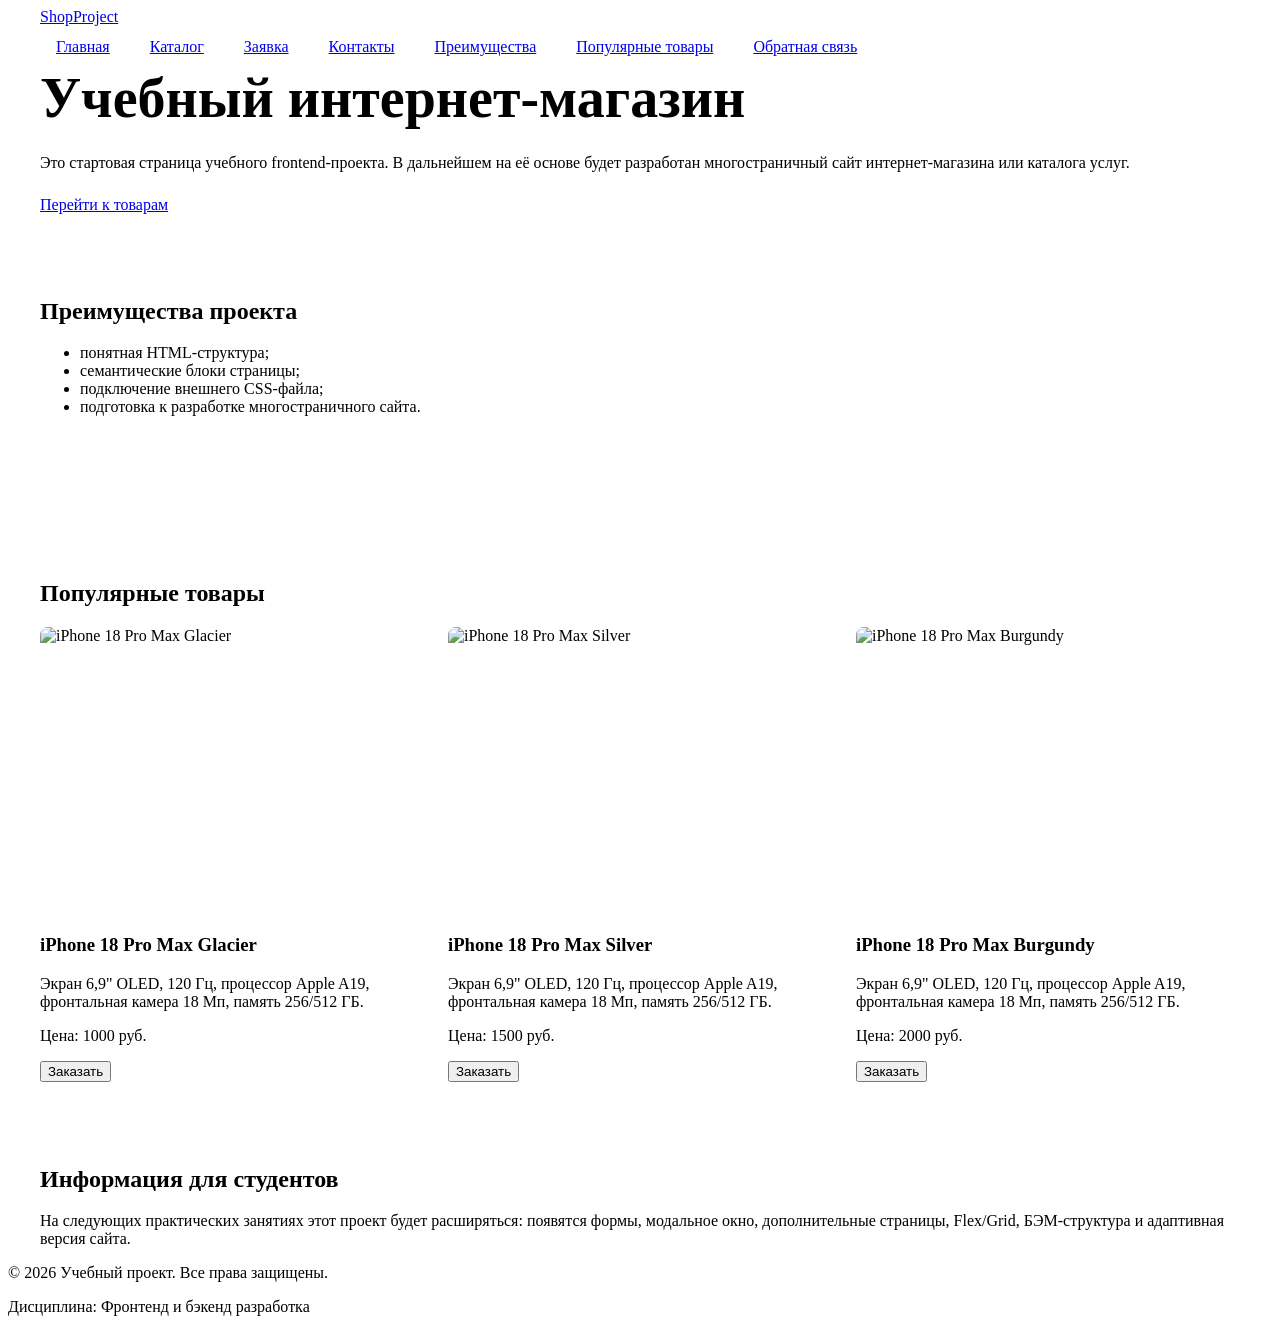
==== index.html @ 62562d32 "fix: improve accessibility and add Lighthouse report" ====
<!DOCTYPE html>
<html lang="ru">
<head>
  <meta charset="UTF-8">
  <meta name="viewport" content="width=device-width, initial-scale=1.0">
  <meta name="description" content="Главная страница учебного интернет-магазина: преимущества и популярные товары.">
  <title>Учебный интернет-магазин</title>
  <link rel="stylesheet" href="css/style.css">
  <link rel="stylesheet" href="css/responsive.css">
  <script src="js/main.js" defer></script>
</head>
<body>
  <a class="skip-link" href="#main">Перейти к основному содержимому</a>

  <header>
    <div class="site-header">
      <a class="site-logo" href="index.html">ShopProject</a>

      <nav class="site-nav" aria-label="Основная навигация">
        <ul class="site-nav__list">
          <li><a href="index.html" aria-current="page">Главная</a></li>
          <li><a href="catalog.html">Каталог</a></li>
          <li><a href="order.html">Заявка</a></li>
          <li><a href="contacts.html">Контакты</a></li>
          <li><a href="index.html#advantages">Преимущества</a></li>
          <li><a href="index.html#popular">Популярные товары</a></li>
          <li><a href="index.html#contacts">Обратная связь</a></li>
        </ul>
      </nav>
    </div>
  </header>

  <main id="main" class="main">
    <section class="hero">
      <h1>Учебный интернет-магазин</h1>
      <p>
        Это стартовая страница учебного frontend-проекта.
        В дальнейшем на её основе будет разработан многостраничный сайт
        интернет-магазина или каталога услуг.
      </p>
      <a class="button" href="#popular">Перейти к товарам</a>
    </section>

    <section class="section" id="advantages">
      <h2>Преимущества проекта</h2>
      <ul class="advantages-list">
        <li>понятная HTML-структура;</li>
        <li>семантические блоки страницы;</li>
        <li>подключение внешнего CSS-файла;</li>
        <li>подготовка к разработке многостраничного сайта.</li>
      </ul>
    </section>

    <section class="section" id="popular">
      <h2>Популярные товары</h2>

      <div class="products-grid">
        <article class="product-card">
          <img
            class="product-card__image"
            src="images/product1-640.jpg"
            srcset="images/product1-480.jpg 480w,
                    images/product1-640.jpg 640w,
                    images/product1-960.jpg 960w"
            sizes="(max-width: 639px) 100vw,
                   (max-width: 1023px) 50vw,
                   33vw"
            alt="iPhone 18 Pro Max Glacier"
            width="640"
            height="640"
            loading="lazy"
          >
          <h3>iPhone 18 Pro Max Glacier</h3>
          <p>Экран 6,9" OLED, 120 Гц, процессор Apple A19, фронтальная камера 18 Мп, память 256/512 ГБ.</p>
          <p>Цена: 1000 руб.</p>
          <button class="button product-card__button" type="button" data-product="iPhone 18 Pro Max Glacier">
            Заказать
          </button>
        </article>

        <article class="product-card">
          <img
            class="product-card__image"
            src="images/product2-640.jpg"
            srcset="images/product2-480.jpg 480w,
                    images/product2-640.jpg 640w,
                    images/product2-960.jpg 960w"
            sizes="(max-width: 639px) 100vw,
                   (max-width: 1023px) 50vw,
                   33vw"
            alt="iPhone 18 Pro Max Silver"
            width="640"
            height="640"
            loading="lazy"
          >
          <h3>iPhone 18 Pro Max Silver</h3>
          <p>Экран 6,9" OLED, 120 Гц, процессор Apple A19, фронтальная камера 18 Мп, память 256/512 ГБ.</p>
          <p>Цена: 1500 руб.</p>
          <button class="button product-card__button" type="button" data-product="iPhone 18 Pro Max Silver">
            Заказать
          </button>
        </article>

        <article class="product-card">
          <img
            class="product-card__image"
            src="images/product3-640.jpg"
            srcset="images/product3-480.jpg 480w,
                    images/product3-640.jpg 640w,
                    images/product3-960.jpg 960w"
            sizes="(max-width: 639px) 100vw,
                   (max-width: 1023px) 50vw,
                   33vw"
            alt="iPhone 18 Pro Max Burgundy"
            width="640"
            height="640"
            loading="lazy"
          >
          <h3>iPhone 18 Pro Max Burgundy</h3>
          <p>Экран 6,9" OLED, 120 Гц, процессор Apple A19, фронтальная камера 18 Мп, память 256/512 ГБ.</p>
          <p>Цена: 2000 руб.</p>
          <button class="button product-card__button" type="button" data-product="iPhone 18 Pro Max Burgundy">
            Заказать
          </button>
        </article>
      </div>
    </section>

    <aside class="aside-info">
      <h2>Информация для студентов</h2>
      <p>
        На следующих практических занятиях этот проект будет расширяться:
        появятся формы, модальное окно, дополнительные страницы, Flex/Grid,
        БЭМ-структура и адаптивная версия сайта.
      </p>
    </aside>
  </main>

  <footer id="contacts">
    <p>&copy; 2026 Учебный проект. Все права защищены.</p>
    <p>Дисциплина: Фронтенд и бэкенд разработка</p>
  </footer>
  <dialog class="order-dialog" id="order-dialog" aria-labelledby="order-dialog-title">
    <h2 id="order-dialog-title">Оформление заявки</h2>

    <form class="order-form" id="order-form" action="#" method="post" novalidate>
      <input id="selected-product" name="selected-product" type="hidden">

      <div class="form-field">
        <label for="order-name">Имя</label>
        <input
          id="order-name"
          name="name"
          type="text"
          placeholder="Введите ваше имя"
          minlength="2"
          autocomplete="given-name"
          required
        >
      </div>

      <div class="form-field">
        <label for="order-email">E-mail</label>
        <input
          id="order-email"
          name="email"
          type="email"
          placeholder="example@mail.ru"
          autocomplete="email"
          required
        >
      </div>

      <div class="form-field">
        <label for="order-phone">Телефон</label>
        <input
          id="order-phone"
          name="phone"
          type="tel"
          inputmode="tel"
          placeholder="+7 (900) 000-00-00"
          pattern="^\+7 \(\d{3}\) \d{3}-\d{2}-\d{2}$"
          required
        >
        <small>Формат: +7 (900) 000-00-00</small>
      </div>

      <div class="form-field">
        <label for="order-date">Дата связи</label>
        <input
          id="order-date"
          name="date"
          type="date"
        >
      </div>

      <div class="form-field">
        <label for="order-topic">Тема заявки</label>
        <select id="order-topic" name="topic" required>
          <option value="">Выберите тему</option>
          <option value="product">Заказ товара</option>
          <option value="consultation">Консультация</option>
          <option value="delivery">Доставка</option>
        </select>
      </div>

      <div class="form-field">
        <label for="order-comment">Комментарий</label>
        <textarea
          id="order-comment"
          name="comment"
          rows="4"
          placeholder="Укажите дополнительную информацию"
        ></textarea>
      </div>

      <div class="form-field form-field--checkbox">
        <label>
          <input
            id="order-agreement"
            name="agreement"
            type="checkbox"
            required
          >
          Я согласен на обработку данных
        </label>
      </div>

      <div class="form-actions">
        <button type="button" id="close-order-dialog">Закрыть</button>
        <button type="submit">Отправить заявку</button>
      </div>
    </form>
  </dialog>

  <p class="success-message" id="success-message" hidden>
    Форма успешно отправлена!
  </p>
</body>
</html>
---- css/responsive.css ----
/*
  Адаптивные стили для контрольной работы №3.
  Подход: Mobile First.
  Базовые стили рассчитаны на мобильный экран.
  Расширения добавляются через min-width медиазапросы.
*/

/* ===============================
   1. Базовые адаптивные правила
   =============================== */

*,
*::before,
*::after {
  box-sizing: border-box;
}

html {
  scroll-behavior: smooth;
}

/* Изображения и видео не выходят за пределы контейнера. */
img,
video {
  max-width: 100%;
  height: auto;
}

/* Временная защита от горизонтального скролла.
   Не заменяет исправление ошибок в раскладке. */
body {
  overflow-x: hidden;
}

/* ===============================
   2. Контейнеры и секции
   =============================== */

/* На мобильном экране отступ от краёв меньше. */
header,
main,
footer {
  padding: var(--space-md);
}

/* Ширина контейнера: вся доступная ширина, но не больше 1200px.
   Боковой отступ уже задан у main, поэтому здесь 100%. */
.site-header,
.hero,
.section,
.aside-info,
.catalog-layout,
.breadcrumbs,
.success-message {
  width: min(100%, 1200px);
  margin-inline: auto;
}

/* clamp(): отступ растёт вместе с шириной экрана. */
.section {
  padding-block: clamp(24px, 5vw, 64px);
}

@media (min-width: 768px) {
  header,
  main,
  footer {
    padding: var(--space-lg);
  }
}

/* ===============================
   3. Навигация
   =============================== */

/* Мобильный экран: пункты меню в колонку. */
.site-nav__list {
  display: flex;
  flex-direction: column;
  align-items: stretch;
  gap: var(--space-sm, 8px);
  padding: 0;
  margin: var(--space-md) 0 0;
  list-style: none;
}

.site-nav__list a {
  display: block;
  padding: 12px 16px;
}

/* Планшет и desktop: меню в строку с переносом. */
@media (min-width: 768px) {
  .site-nav__list {
    flex-direction: row;
    flex-wrap: wrap;
    align-items: center;
  }
}

/* ===============================
   4. Hero-блок
   =============================== */

.hero {
  display: grid;
  gap: var(--space-lg, 24px);
  align-items: center;
  padding: var(--space-lg) var(--space-md);
}

.hero h1 {
  margin: 0;
  font-size: clamp(28px, 7vw, 56px);
  line-height: 1.1;
}

.hero p {
  margin: 0;
}

.hero .button {
  justify-self: start;
}

@media (min-width: 768px) {
  .hero {
    padding: var(--space-xl) var(--space-lg);
  }
}

/* ===============================
   5. Сетка карточек
   =============================== */

/* Мобильный экран: одна колонка. */
.products-grid {
  display: grid;
  grid-template-columns: 1fr;
  gap: var(--space-md, 16px);
}

/* min-width: 0 не даёт содержимому растянуть карточку шире колонки. */
.product-card {
  min-width: 0;
}

.product-card h3,
.product-card p {
  overflow-wrap: anywhere;
}

/* Небольшой планшет: две колонки. */
@media (min-width: 640px) {
  .products-grid {
    grid-template-columns: repeat(2, minmax(0, 1fr));
  }
}

/* Desktop: три колонки (в проекте три товара). */
@media (min-width: 1024px) {
  .products-grid {
    grid-template-columns: repeat(3, minmax(0, 1fr));
    gap: var(--space-lg, 24px);
  }
}

/* ===============================
   6. Страница каталога
   =============================== */

/* Мобильный экран: фильтр над списком товаров. */
.catalog-layout {
  display: grid;
  grid-template-columns: 1fr;
  grid-template-areas: none;
  gap: var(--space-lg, 24px);
}

.catalog-filters,
.catalog-products {
  grid-area: auto;
  min-width: 0;
}

.catalog-filters {
  order: -1;
}

/* Desktop: фильтр слева и закреплён при прокрутке. */
@media (min-width: 1024px) {
  .catalog-layout {
    grid-template-columns: 280px minmax(0, 1fr);
    align-items: start;
  }

  .catalog-filters {
    position: sticky;
    top: var(--space-lg);
    order: initial;
  }
}

/* ===============================
   7. Изображения карточек
   =============================== */

/* aspect-ratio задаёт соотношение сторон.
   contain вместо cover: на фото товара смартфон занимает почти весь кадр,
   и cover обрезал бы его сверху и снизу. */
.product-card__image {
  display: block;
  width: 100%;
  height: auto;
  aspect-ratio: 4 / 3;
  object-fit: contain;
  border-radius: var(--radius-md, 8px);
}

/* ===============================
   8. Страница товара
   =============================== */

/* Мобильный экран: изображение над описанием. */
.product {
  display: grid;
  gap: var(--space-lg);
  width: min(100%, 1200px);
  margin-inline: auto;
}

.product__image {
  display: block;
  width: 100%;
  max-width: 520px;
  margin-inline: auto;
  border: 1px solid var(--color-border);
  border-radius: var(--radius-md);
}

.product__info h1 {
  margin-top: 0;
  font-size: clamp(24px, 5vw, 40px);
  line-height: 1.2;
}

.product__price {
  font-size: 20px;
  font-weight: 700;
}

/* Планшет и desktop: две колонки. */
@media (min-width: 768px) {
  .product {
    grid-template-columns: repeat(2, minmax(0, 1fr));
    align-items: center;
  }
}

/* ===============================
   9. Форма заявки (order.html)
   =============================== */

/* Мобильный экран: форма в одну колонку. */
.order-form {
  display: grid;
  gap: var(--space-md, 16px);
}

.order-form__group {
  display: grid;
  gap: var(--space-xs, 4px);
}

/* min-height: 44px — удобный размер для нажатия пальцем. */
.order-form__input,
.order-form__textarea,
.order-form__select {
  width: 100%;
  min-height: 44px;
  padding: 10px 12px;
  border: 1px solid var(--color-border);
  border-radius: var(--radius-sm);
  font: inherit;
}

.order-form__textarea {
  min-height: 120px;
  resize: vertical;
}

/* Кнопка отправки не растягивается на всю ширину формы. */
.order-form__group .button {
  justify-self: start;
}

/* Планшет и desktop: часть полей в две колонки. */
@media (min-width: 768px) {
  .order-form {
    grid-template-columns: repeat(2, minmax(0, 1fr));
  }

  .order-form__group--wide {
    grid-column: 1 / -1;
  }
}

/* Поля формы в модальном окне тоже делаем удобными для нажатия. */
.form-field input,
.form-field select,
.form-field textarea {
  min-height: 44px;
}

/* ===============================
   10. Таблица характеристик
   =============================== */

/* Если таблице не хватает ширины, прокручивается только контейнер,
   а не вся страница. */
.table-wrapper {
  width: 100%;
  overflow-x: auto;
  -webkit-overflow-scrolling: touch;
}

.product-table {
  width: 100%;
  min-width: 640px;
  border-collapse: collapse;
}

.product-table caption {
  margin-bottom: var(--space-sm);
  font-weight: 700;
  text-align: left;
}

.product-table th,
.product-table td {
  padding: 12px;
  border: 1px solid var(--color-border, #ddd);
  text-align: left;
}

.product-table th {
  background-color: var(--color-surface);
}

/* ===============================
   11. Модальное окно
   =============================== */

/* Окно не выходит за пределы экрана, длинное содержимое прокручивается. */
.order-dialog {
  width: min(100% - 32px, 560px);
  max-height: calc(100vh - 32px);
  overflow: auto;
}

.order-dialog::backdrop {
  background: rgb(0 0 0 / 0.5);
}

/* Кнопки формы в модальном окне переносятся на узком экране. */
.form-actions {
  flex-wrap: wrap;
}

/* ===============================
   12. Доступность (практика 13)
   =============================== */

/* Ссылка пропуска к основному содержимому.
   Скрыта за верхним краем экрана и появляется при фокусе с клавиатуры.
   display: none не используется: иначе ссылка была бы недоступна для Tab. */
.skip-link {
  position: absolute;
  left: 16px;
  top: -100px;
  z-index: 1000;
  padding: 8px 12px;
  color: #ffffff;
  background-color: #111111;
  border-radius: 6px;
  text-decoration: none;
}

.skip-link:focus,
.skip-link:focus-visible {
  top: 16px;
}

/* Видимый фокус на всех интерактивных элементах. */
:focus-visible {
  outline: 3px solid var(--color-primary, #0057b8);
  outline-offset: 3px;
}

.site-nav__list a:focus-visible,
.button:focus-visible,
.order-form__input:focus-visible,
.order-form__textarea:focus-visible,
.order-form__select:focus-visible,
.form-field input:focus-visible,
.form-field select:focus-visible,
.form-field textarea:focus-visible,
.form-actions button:focus-visible {
  outline: 3px solid var(--color-primary, #0057b8);
  outline-offset: 3px;
}
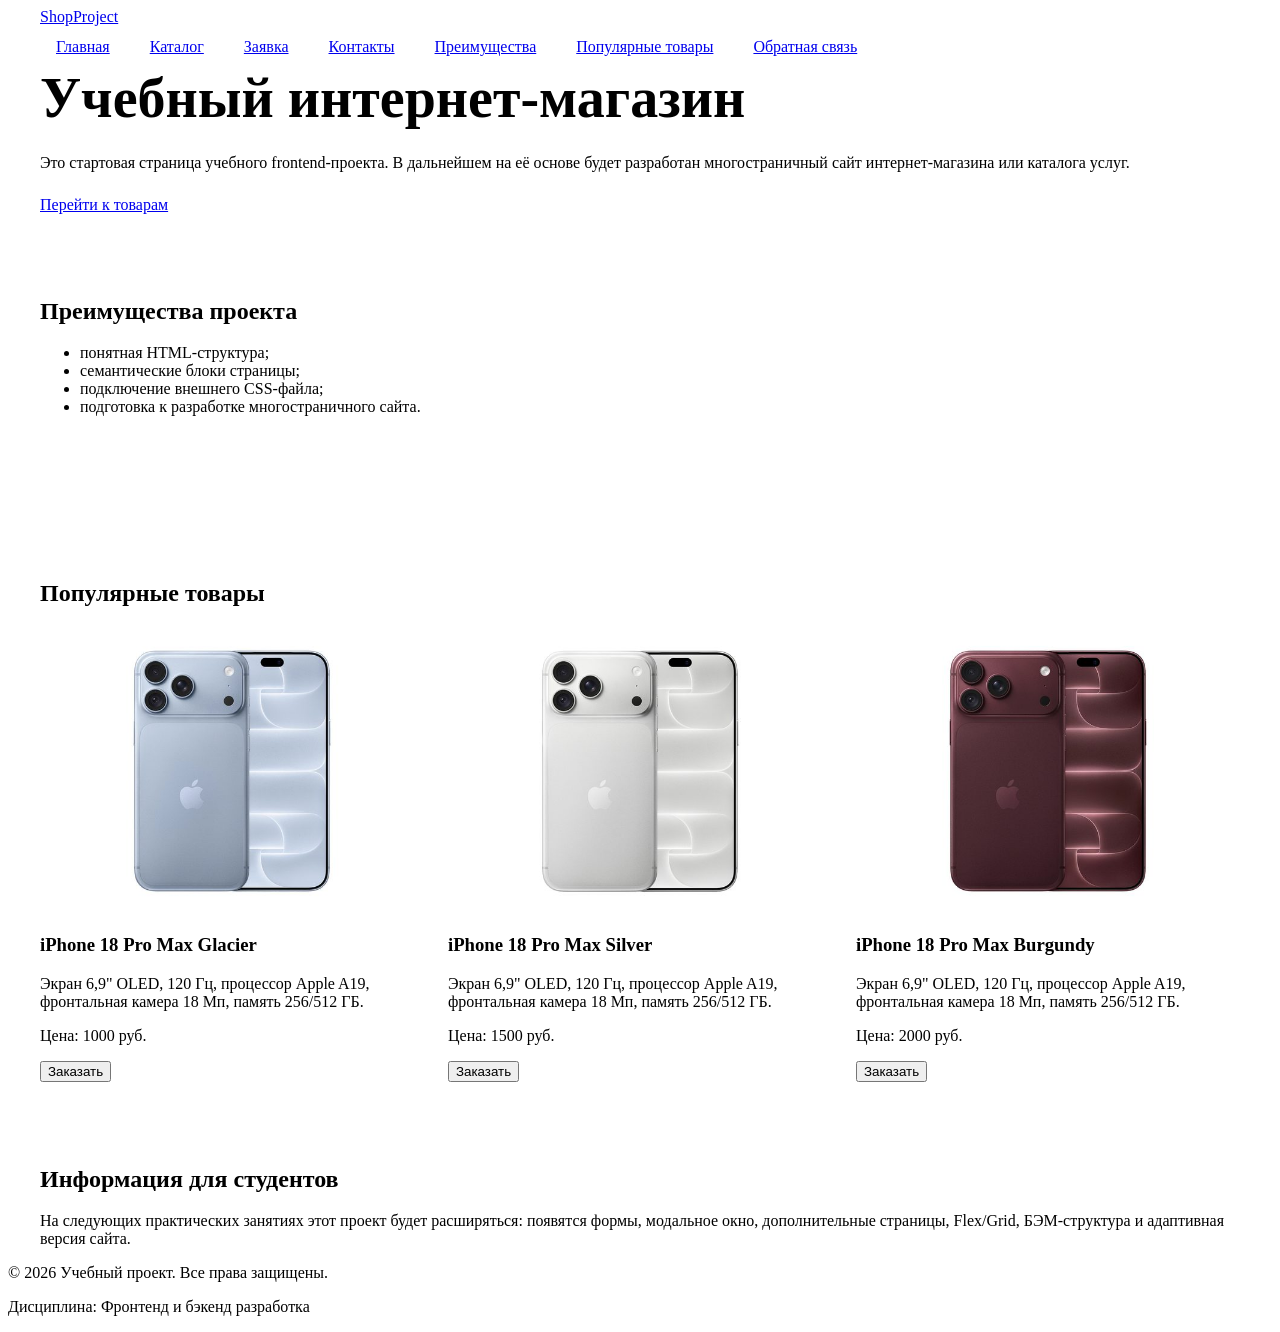
==== commit f3d17bdb: "feat: add responsive layout styles" ====
--- a/index.html
+++ b/index.html
@@ -10,8 +10,6 @@
   <script src="js/main.js" defer></script>
 </head>
 <body>
-  <a class="skip-link" href="#main">Перейти к основному содержимому</a>
-
   <header>
     <div class="site-header">
       <a class="site-logo" href="index.html">ShopProject</a>
@@ -30,7 +28,7 @@
     </div>
   </header>
 
-  <main id="main" class="main">
+  <main>
     <section class="hero">
       <h1>Учебный интернет-магазин</h1>
       <p>
--- a/css/responsive.css
+++ b/css/responsive.css
@@ -366,46 +366,3 @@
 .form-actions {
   flex-wrap: wrap;
 }
-
-/* ===============================
-   12. Доступность (практика 13)
-   =============================== */
-
-/* Ссылка пропуска к основному содержимому.
-   Скрыта за верхним краем экрана и появляется при фокусе с клавиатуры.
-   display: none не используется: иначе ссылка была бы недоступна для Tab. */
-.skip-link {
-  position: absolute;
-  left: 16px;
-  top: -100px;
-  z-index: 1000;
-  padding: 8px 12px;
-  color: #ffffff;
-  background-color: #111111;
-  border-radius: 6px;
-  text-decoration: none;
-}
-
-.skip-link:focus,
-.skip-link:focus-visible {
-  top: 16px;
-}
-
-/* Видимый фокус на всех интерактивных элементах. */
-:focus-visible {
-  outline: 3px solid var(--color-primary, #0057b8);
-  outline-offset: 3px;
-}
-
-.site-nav__list a:focus-visible,
-.button:focus-visible,
-.order-form__input:focus-visible,
-.order-form__textarea:focus-visible,
-.order-form__select:focus-visible,
-.form-field input:focus-visible,
-.form-field select:focus-visible,
-.form-field textarea:focus-visible,
-.form-actions button:focus-visible {
-  outline: 3px solid var(--color-primary, #0057b8);
-  outline-offset: 3px;
-}
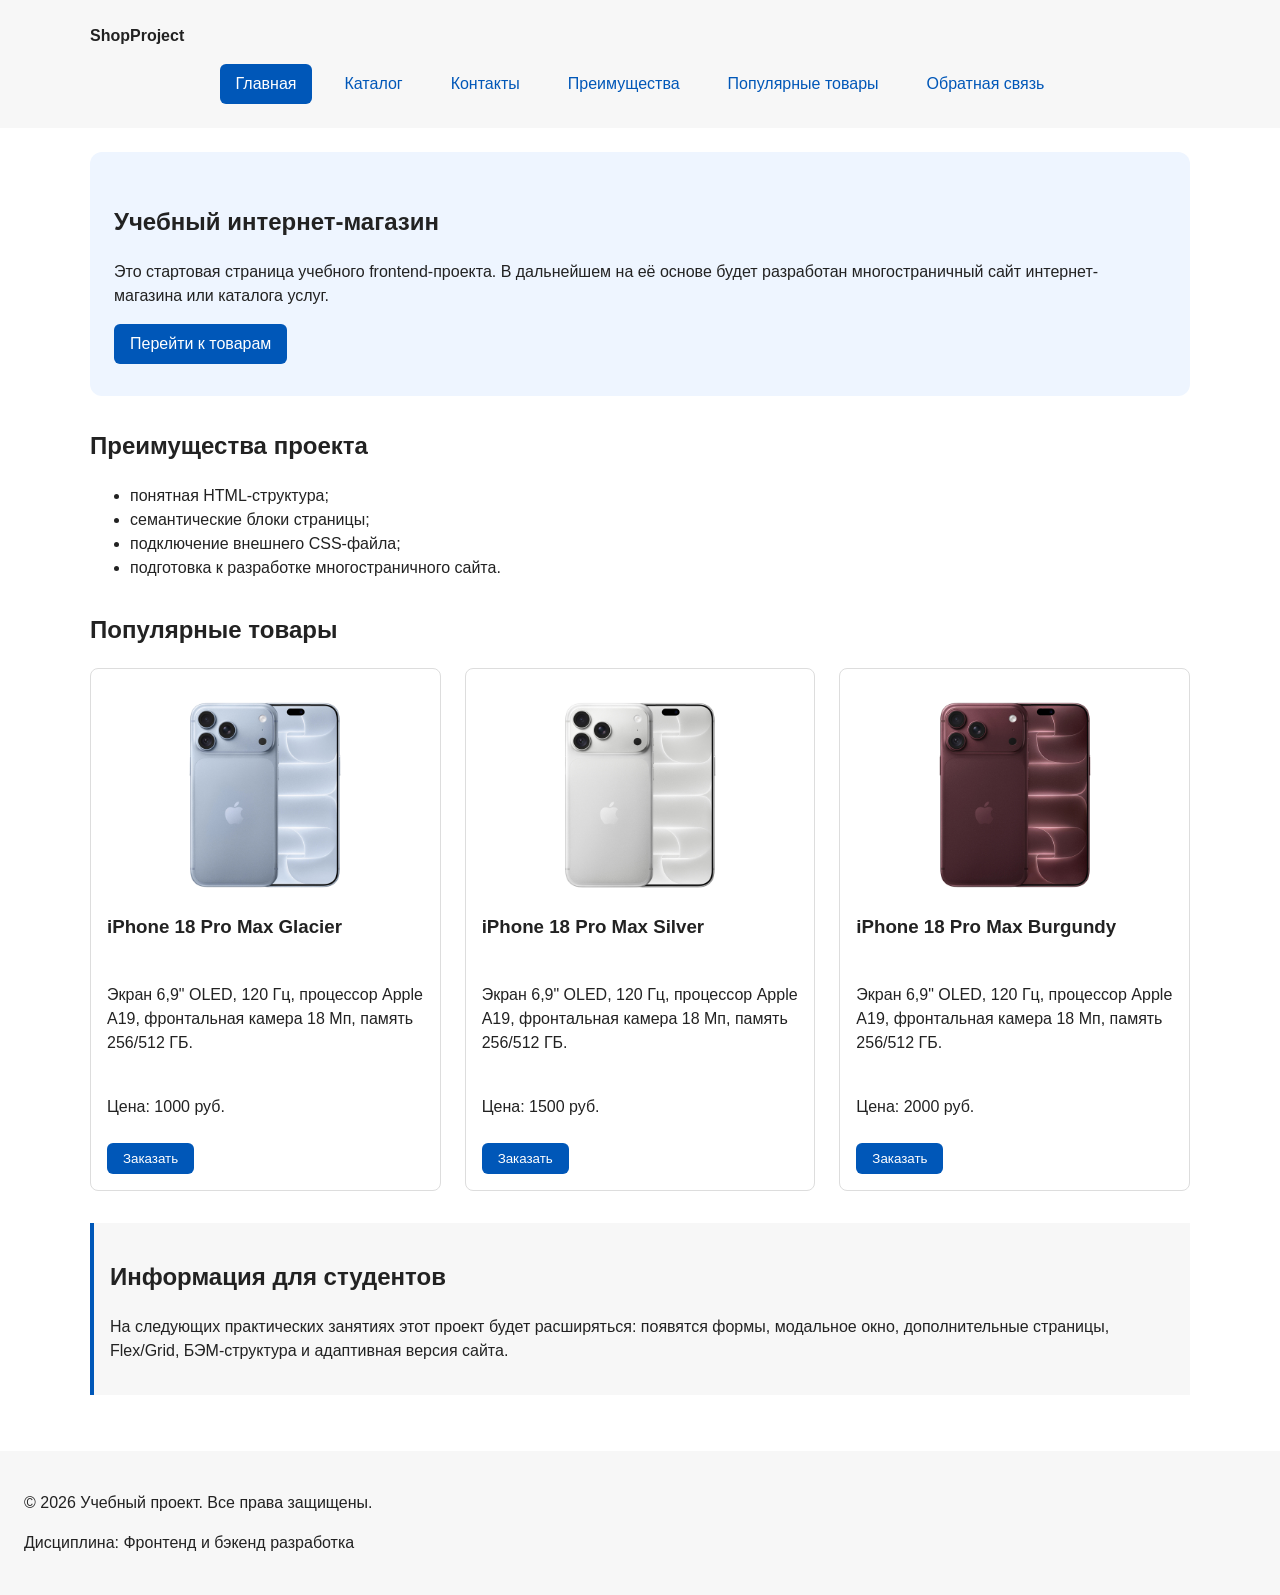
==== commit 658dbbcb: "chore: add base project from KR1" ====
--- a/index.html
+++ b/index.html
@@ -6,7 +6,6 @@
   <meta name="description" content="Главная страница учебного интернет-магазина: преимущества и популярные товары.">
   <title>Учебный интернет-магазин</title>
   <link rel="stylesheet" href="css/style.css">
-  <link rel="stylesheet" href="css/responsive.css">
   <script src="js/main.js" defer></script>
 </head>
 <body>
@@ -18,7 +17,6 @@
         <ul class="site-nav__list">
           <li><a href="index.html" aria-current="page">Главная</a></li>
           <li><a href="catalog.html">Каталог</a></li>
-          <li><a href="order.html">Заявка</a></li>
           <li><a href="contacts.html">Контакты</a></li>
           <li><a href="index.html#advantages">Преимущества</a></li>
           <li><a href="index.html#popular">Популярные товары</a></li>
@@ -54,20 +52,7 @@
 
       <div class="products-grid">
         <article class="product-card">
-          <img
-            class="product-card__image"
-            src="images/product1-640.jpg"
-            srcset="images/product1-480.jpg 480w,
-                    images/product1-640.jpg 640w,
-                    images/product1-960.jpg 960w"
-            sizes="(max-width: 639px) 100vw,
-                   (max-width: 1023px) 50vw,
-                   33vw"
-            alt="iPhone 18 Pro Max Glacier"
-            width="640"
-            height="640"
-            loading="lazy"
-          >
+          <img class="product-card__image" src="images/product1.jpg" alt="iPhone 18 Pro Max Glacier">
           <h3>iPhone 18 Pro Max Glacier</h3>
           <p>Экран 6,9" OLED, 120 Гц, процессор Apple A19, фронтальная камера 18 Мп, память 256/512 ГБ.</p>
           <p>Цена: 1000 руб.</p>
@@ -77,20 +62,7 @@
         </article>
 
         <article class="product-card">
-          <img
-            class="product-card__image"
-            src="images/product2-640.jpg"
-            srcset="images/product2-480.jpg 480w,
-                    images/product2-640.jpg 640w,
-                    images/product2-960.jpg 960w"
-            sizes="(max-width: 639px) 100vw,
-                   (max-width: 1023px) 50vw,
-                   33vw"
-            alt="iPhone 18 Pro Max Silver"
-            width="640"
-            height="640"
-            loading="lazy"
-          >
+          <img class="product-card__image" src="images/product2.jpg" alt="iPhone 18 Pro Max Silver">
           <h3>iPhone 18 Pro Max Silver</h3>
           <p>Экран 6,9" OLED, 120 Гц, процессор Apple A19, фронтальная камера 18 Мп, память 256/512 ГБ.</p>
           <p>Цена: 1500 руб.</p>
@@ -100,20 +72,7 @@
         </article>
 
         <article class="product-card">
-          <img
-            class="product-card__image"
-            src="images/product3-640.jpg"
-            srcset="images/product3-480.jpg 480w,
-                    images/product3-640.jpg 640w,
-                    images/product3-960.jpg 960w"
-            sizes="(max-width: 639px) 100vw,
-                   (max-width: 1023px) 50vw,
-                   33vw"
-            alt="iPhone 18 Pro Max Burgundy"
-            width="640"
-            height="640"
-            loading="lazy"
-          >
+          <img class="product-card__image" src="images/product3.jpg" alt="iPhone 18 Pro Max Burgundy">
           <h3>iPhone 18 Pro Max Burgundy</h3>
           <p>Экран 6,9" OLED, 120 Гц, процессор Apple A19, фронтальная камера 18 Мп, память 256/512 ГБ.</p>
           <p>Цена: 2000 руб.</p>
--- a/css/style.css
+++ b/css/style.css
@@ -0,0 +1,396 @@
+/* ===============================
+   1. Переменные проекта
+   =============================== */
+
+:root {
+  /* Основные цвета проекта */
+  --color-bg: #ffffff;
+  --color-text: #222222;
+  --color-muted: #666666;
+  --color-primary: #0057b8;
+  --color-primary-dark: #003f86;
+  --color-border: #dddddd;
+  --color-surface: #f7f7f7;
+  --color-surface-accent: #eef5ff;
+  --color-danger: #b00020;
+  --color-success: #168a2f;
+  --color-success-bg: #eefaf0;
+  --color-white: #ffffff;
+
+  /* Отступы */
+  --space-xs: 4px;
+  --space-sm: 8px;
+  --space-md: 16px;
+  --space-lg: 24px;
+  --space-xl: 32px;
+
+  /* Скругления */
+  --radius-sm: 6px;
+  --radius-md: 8px;
+  --radius-lg: 12px;
+
+  /* Размеры */
+  --container-width: 1100px;
+}
+
+/* ===============================
+   2. Базовые стили
+   =============================== */
+
+/* Плавная прокрутка к якорям. */
+html {
+  scroll-behavior: smooth;
+}
+
+/* border-box: width включает content, padding и border. */
+* {
+  box-sizing: border-box;
+}
+
+/* Убираем стандартный отступ body и задаём базовую типографику. */
+body {
+  margin: 0;
+  font-family: Arial, sans-serif;
+  line-height: 1.5;
+  color: var(--color-text);
+  background-color: var(--color-bg);
+}
+
+/* Внутренние отступы основных областей страницы. */
+header,
+main,
+footer {
+  padding: var(--space-lg);
+}
+
+/* Шапка и подвал используют нейтральный фон. */
+header {
+  background-color: var(--color-surface);
+}
+
+footer {
+  background-color: var(--color-surface);
+}
+
+/* ===============================
+   3. Общие элементы интерфейса
+   =============================== */
+
+a {
+  color: var(--color-primary);
+}
+
+a:hover {
+  color: var(--color-primary-dark);
+}
+
+a:focus-visible {
+  outline: 2px solid var(--color-primary);
+  outline-offset: 3px;
+}
+
+/* Подсветка элемента, на который ведёт якорная ссылка. */
+:target {
+  outline: 2px dashed var(--color-primary);
+  outline-offset: 4px;
+}
+
+/* Кнопка: используется и для ссылок, и для элементов button. */
+.button {
+  display: inline-block;
+  padding: var(--space-sm) var(--space-md);
+  color: var(--color-white);
+  background-color: var(--color-primary);
+  text-decoration: none;
+  border: none;
+  border-radius: var(--radius-sm);
+  cursor: pointer;
+}
+
+.button:hover {
+  background-color: var(--color-primary-dark);
+}
+
+.button:focus-visible {
+  outline: 2px solid var(--color-primary);
+  outline-offset: 3px;
+}
+
+.button:disabled {
+  opacity: 0.6;
+  cursor: not-allowed;
+}
+
+/* ===============================
+   4. Компоненты страницы
+   =============================== */
+
+/* Шапка: ограничиваем ширину содержимого. */
+.site-header {
+  max-width: var(--container-width);
+  margin: 0 auto;
+}
+
+/* Текстовый логотип. */
+.site-logo {
+  font-weight: bold;
+  text-decoration: none;
+  color: var(--color-text);
+}
+
+/* Навигация через Flexbox: пункты в строку с переносом. */
+.site-nav__list {
+  display: flex;
+  flex-wrap: wrap;
+  justify-content: center;
+  align-items: center;
+  gap: var(--space-md);
+  padding: 0;
+  margin: var(--space-md) 0 0;
+  list-style: none;
+}
+
+/* inline-block позволяет задать ссылке внутренние отступы. */
+.site-nav__list a {
+  display: inline-block;
+  padding: var(--space-sm) var(--space-md);
+  color: var(--color-primary);
+  text-decoration: none;
+  border-radius: var(--radius-sm);
+}
+
+.site-nav__list a:hover {
+  color: var(--color-white);
+  background-color: var(--color-primary);
+}
+
+/* Пункт меню текущей страницы подсвечивается.
+   aria-current="page" сообщает и браузеру, и экранным читалкам,
+   что ссылка ведёт на открытую сейчас страницу. */
+.site-nav__list a[aria-current="page"] {
+  color: var(--color-white);
+  background-color: var(--color-primary);
+}
+
+/* Хлебные крошки на внутренних страницах. */
+.breadcrumbs {
+  max-width: var(--container-width);
+  margin: 0 auto var(--space-md);
+  font-size: 14px;
+  color: var(--color-muted);
+}
+
+.breadcrumbs a {
+  color: var(--color-primary);
+}
+
+/* Разделитель перед названием текущей страницы. */
+.breadcrumbs span::before {
+  content: " / ";
+  color: var(--color-muted);
+}
+
+/* Hero-блок — первый крупный блок страницы. */
+.hero {
+  max-width: var(--container-width);
+  margin: 0 auto var(--space-xl);
+  padding: var(--space-xl) var(--space-lg);
+  background-color: var(--color-surface-accent);
+  border-radius: var(--radius-lg);
+}
+
+/* Общий класс для разделов страницы. */
+.section {
+  max-width: var(--container-width);
+  margin: 0 auto var(--space-xl);
+}
+
+.section h2 {
+  margin-top: 0;
+}
+
+/* Сетка карточек: три равные колонки. */
+.products-grid {
+  display: grid;
+  grid-template-columns: repeat(3, 1fr);
+  gap: var(--space-lg);
+}
+
+/* Карточка товара — flex-контейнер, содержимое сверху вниз. */
+.product-card {
+  display: flex;
+  flex-direction: column;
+  gap: var(--space-sm);
+  margin-bottom: 0;
+  padding: var(--space-md);
+  border: 1px solid var(--color-border);
+  border-radius: var(--radius-md);
+  background-color: var(--color-bg);
+}
+
+.product-card:hover {
+  border-color: var(--color-primary);
+}
+
+.product-card h3 {
+  margin-top: 0;
+}
+
+/* Изображение товара в карточке. */
+.product-card__image {
+  width: 100%;
+  height: 220px;
+  object-fit: contain;
+}
+
+/* Кнопка прижата к низу карточки и не растягивается. */
+.product-card .button {
+  margin-top: auto;
+  align-self: flex-start;
+}
+
+/* Страница каталога: фильтры слева, товары справа. */
+.catalog-layout {
+  max-width: var(--container-width);
+  margin: 0 auto var(--space-xl);
+  display: grid;
+  grid-template-columns: 260px 1fr;
+  grid-template-areas: "filters products";
+  gap: var(--space-lg);
+}
+
+.catalog-filters {
+  grid-area: filters;
+  padding: var(--space-md);
+  border: 1px solid var(--color-border);
+  border-radius: var(--radius-md);
+  background-color: var(--color-surface);
+}
+
+.catalog-products {
+  grid-area: products;
+}
+
+/* Форма фильтров. */
+.filters-form {
+  display: grid;
+  gap: var(--space-md);
+}
+
+.filters-form fieldset {
+  margin: 0;
+  padding: var(--space-md);
+  border: 1px solid var(--color-border);
+  border-radius: var(--radius-sm);
+}
+
+.filters-form legend {
+  font-weight: 700;
+}
+
+.filters-form label {
+  display: block;
+  margin-bottom: var(--space-sm);
+}
+
+.filters-form input[type="number"] {
+  width: 100%;
+  padding: 8px 10px;
+  border: 1px solid var(--color-border);
+  border-radius: var(--radius-sm);
+  font: inherit;
+}
+
+/* Дополнительный информационный блок. */
+.aside-info {
+  max-width: var(--container-width);
+  margin: 0 auto var(--space-xl);
+  padding: var(--space-md);
+  border-left: 4px solid var(--color-primary);
+  background-color: var(--color-surface);
+}
+
+/* ===============================
+   5. Форма и модальное окно
+   =============================== */
+
+/* Модальное окно на основе элемента dialog. */
+.order-dialog {
+  width: min(100% - 32px, 560px);
+  padding: var(--space-lg);
+  border: none;
+  border-radius: var(--radius-lg);
+}
+
+/* Затемнение фона за модальным окном. */
+.order-dialog::backdrop {
+  background-color: rgba(0, 0, 0, 0.5);
+}
+
+.form-field {
+  margin-bottom: var(--space-md);
+}
+
+.form-field label {
+  display: block;
+  margin-bottom: var(--space-xs);
+}
+
+.form-field input,
+.form-field select,
+.form-field textarea {
+  width: 100%;
+  padding: 10px 12px;
+  border: 1px solid var(--color-border);
+  border-radius: var(--radius-sm);
+  font: inherit;
+}
+
+/* Checkbox не должен занимать всю ширину. */
+.form-field input[type="checkbox"] {
+  width: auto;
+}
+
+/* Подсказка под полем. */
+.form-field small {
+  display: block;
+  margin-top: var(--space-xs);
+  color: var(--color-muted);
+}
+
+/* Состояния полей формы. */
+.form-field input:hover,
+.form-field select:hover,
+.form-field textarea:hover {
+  border-color: var(--color-primary);
+}
+
+.form-field input:focus-visible,
+.form-field select:focus-visible,
+.form-field textarea:focus-visible,
+.form-actions button:focus-visible {
+  outline: 2px solid var(--color-primary);
+  outline-offset: 3px;
+}
+
+/* Ошибочные поля: aria-invalid добавляется из js/main.js.
+   Префикс .form-field нужен, чтобы перебить .form-field input. */
+.form-field [aria-invalid="true"] {
+  border-color: var(--color-danger);
+}
+
+/* Кнопки формы. */
+.form-actions {
+  display: flex;
+  gap: 12px;
+  margin-top: 20px;
+}
+
+/* Сообщение об успешной отправке. */
+.success-message {
+  max-width: var(--container-width);
+  margin: var(--space-lg) auto;
+  padding: var(--space-md);
+  border-left: 4px solid var(--color-success);
+  background-color: var(--color-success-bg);
+}
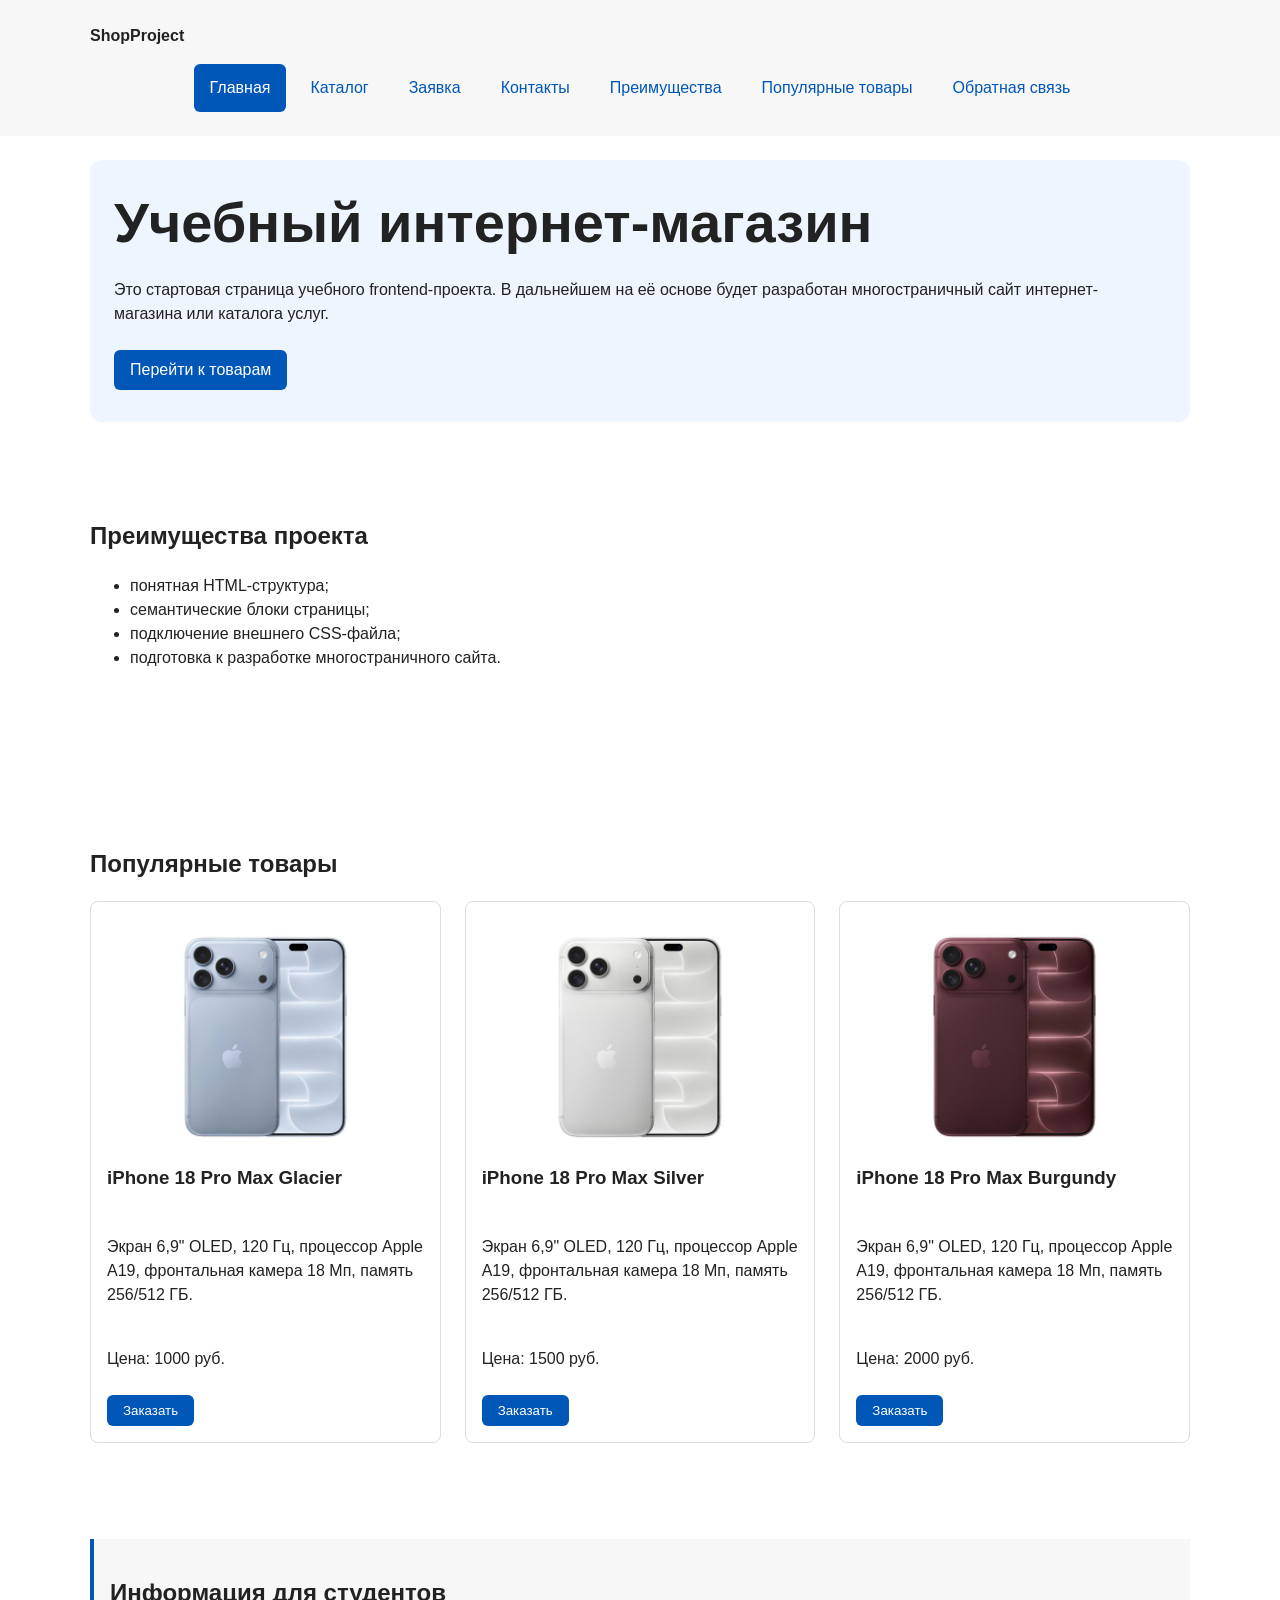
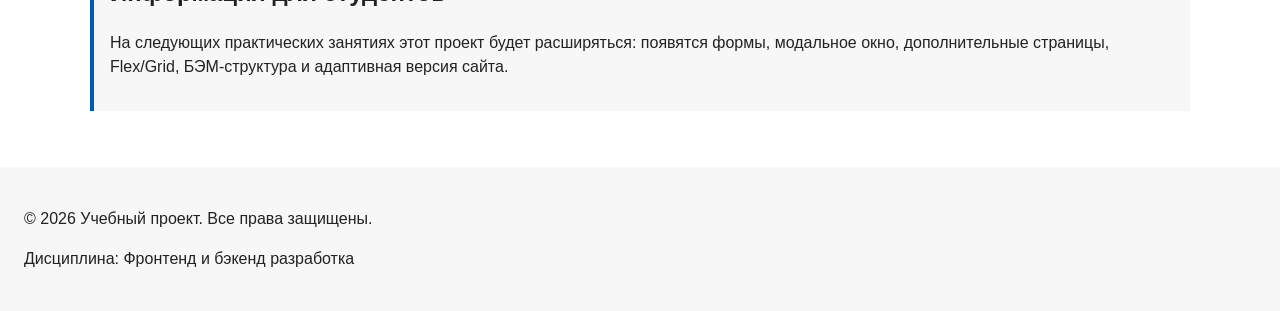
==== commit dbfda564: "Merge pull request #1 from shrkch/feature/responsive-layout Add responsive layout styles" ====
--- a/index.html
+++ b/index.html
@@ -6,6 +6,7 @@
   <meta name="description" content="Главная страница учебного интернет-магазина: преимущества и популярные товары.">
   <title>Учебный интернет-магазин</title>
   <link rel="stylesheet" href="css/style.css">
+  <link rel="stylesheet" href="css/responsive.css">
   <script src="js/main.js" defer></script>
 </head>
 <body>
@@ -17,6 +18,7 @@
         <ul class="site-nav__list">
           <li><a href="index.html" aria-current="page">Главная</a></li>
           <li><a href="catalog.html">Каталог</a></li>
+          <li><a href="order.html">Заявка</a></li>
           <li><a href="contacts.html">Контакты</a></li>
           <li><a href="index.html#advantages">Преимущества</a></li>
           <li><a href="index.html#popular">Популярные товары</a></li>
@@ -52,7 +54,20 @@
 
       <div class="products-grid">
         <article class="product-card">
-          <img class="product-card__image" src="images/product1.jpg" alt="iPhone 18 Pro Max Glacier">
+          <img
+            class="product-card__image"
+            src="images/product1-640.jpg"
+            srcset="images/product1-480.jpg 480w,
+                    images/product1-640.jpg 640w,
+                    images/product1-960.jpg 960w"
+            sizes="(max-width: 639px) 100vw,
+                   (max-width: 1023px) 50vw,
+                   33vw"
+            alt="iPhone 18 Pro Max Glacier"
+            width="640"
+            height="640"
+            loading="lazy"
+          >
           <h3>iPhone 18 Pro Max Glacier</h3>
           <p>Экран 6,9" OLED, 120 Гц, процессор Apple A19, фронтальная камера 18 Мп, память 256/512 ГБ.</p>
           <p>Цена: 1000 руб.</p>
@@ -62,7 +77,20 @@
         </article>
 
         <article class="product-card">
-          <img class="product-card__image" src="images/product2.jpg" alt="iPhone 18 Pro Max Silver">
+          <img
+            class="product-card__image"
+            src="images/product2-640.jpg"
+            srcset="images/product2-480.jpg 480w,
+                    images/product2-640.jpg 640w,
+                    images/product2-960.jpg 960w"
+            sizes="(max-width: 639px) 100vw,
+                   (max-width: 1023px) 50vw,
+                   33vw"
+            alt="iPhone 18 Pro Max Silver"
+            width="640"
+            height="640"
+            loading="lazy"
+          >
           <h3>iPhone 18 Pro Max Silver</h3>
           <p>Экран 6,9" OLED, 120 Гц, процессор Apple A19, фронтальная камера 18 Мп, память 256/512 ГБ.</p>
           <p>Цена: 1500 руб.</p>
@@ -72,7 +100,20 @@
         </article>
 
         <article class="product-card">
-          <img class="product-card__image" src="images/product3.jpg" alt="iPhone 18 Pro Max Burgundy">
+          <img
+            class="product-card__image"
+            src="images/product3-640.jpg"
+            srcset="images/product3-480.jpg 480w,
+                    images/product3-640.jpg 640w,
+                    images/product3-960.jpg 960w"
+            sizes="(max-width: 639px) 100vw,
+                   (max-width: 1023px) 50vw,
+                   33vw"
+            alt="iPhone 18 Pro Max Burgundy"
+            width="640"
+            height="640"
+            loading="lazy"
+          >
           <h3>iPhone 18 Pro Max Burgundy</h3>
           <p>Экран 6,9" OLED, 120 Гц, процессор Apple A19, фронтальная камера 18 Мп, память 256/512 ГБ.</p>
           <p>Цена: 2000 руб.</p>
--- a/css/responsive.css
+++ b/css/responsive.css
@@ -0,0 +1,368 @@
+/*
+  Адаптивные стили для контрольной работы №3.
+  Подход: Mobile First.
+  Базовые стили рассчитаны на мобильный экран.
+  Расширения добавляются через min-width медиазапросы.
+*/
+
+/* ===============================
+   1. Базовые адаптивные правила
+   =============================== */
+
+*,
+*::before,
+*::after {
+  box-sizing: border-box;
+}
+
+html {
+  scroll-behavior: smooth;
+}
+
+/* Изображения и видео не выходят за пределы контейнера. */
+img,
+video {
+  max-width: 100%;
+  height: auto;
+}
+
+/* Временная защита от горизонтального скролла.
+   Не заменяет исправление ошибок в раскладке. */
+body {
+  overflow-x: hidden;
+}
+
+/* ===============================
+   2. Контейнеры и секции
+   =============================== */
+
+/* На мобильном экране отступ от краёв меньше. */
+header,
+main,
+footer {
+  padding: var(--space-md);
+}
+
+/* Ширина контейнера: вся доступная ширина, но не больше 1200px.
+   Боковой отступ уже задан у main, поэтому здесь 100%. */
+.site-header,
+.hero,
+.section,
+.aside-info,
+.catalog-layout,
+.breadcrumbs,
+.success-message {
+  width: min(100%, 1200px);
+  margin-inline: auto;
+}
+
+/* clamp(): отступ растёт вместе с шириной экрана. */
+.section {
+  padding-block: clamp(24px, 5vw, 64px);
+}
+
+@media (min-width: 768px) {
+  header,
+  main,
+  footer {
+    padding: var(--space-lg);
+  }
+}
+
+/* ===============================
+   3. Навигация
+   =============================== */
+
+/* Мобильный экран: пункты меню в колонку. */
+.site-nav__list {
+  display: flex;
+  flex-direction: column;
+  align-items: stretch;
+  gap: var(--space-sm, 8px);
+  padding: 0;
+  margin: var(--space-md) 0 0;
+  list-style: none;
+}
+
+.site-nav__list a {
+  display: block;
+  padding: 12px 16px;
+}
+
+/* Планшет и desktop: меню в строку с переносом. */
+@media (min-width: 768px) {
+  .site-nav__list {
+    flex-direction: row;
+    flex-wrap: wrap;
+    align-items: center;
+  }
+}
+
+/* ===============================
+   4. Hero-блок
+   =============================== */
+
+.hero {
+  display: grid;
+  gap: var(--space-lg, 24px);
+  align-items: center;
+  padding: var(--space-lg) var(--space-md);
+}
+
+.hero h1 {
+  margin: 0;
+  font-size: clamp(28px, 7vw, 56px);
+  line-height: 1.1;
+}
+
+.hero p {
+  margin: 0;
+}
+
+.hero .button {
+  justify-self: start;
+}
+
+@media (min-width: 768px) {
+  .hero {
+    padding: var(--space-xl) var(--space-lg);
+  }
+}
+
+/* ===============================
+   5. Сетка карточек
+   =============================== */
+
+/* Мобильный экран: одна колонка. */
+.products-grid {
+  display: grid;
+  grid-template-columns: 1fr;
+  gap: var(--space-md, 16px);
+}
+
+/* min-width: 0 не даёт содержимому растянуть карточку шире колонки. */
+.product-card {
+  min-width: 0;
+}
+
+.product-card h3,
+.product-card p {
+  overflow-wrap: anywhere;
+}
+
+/* Небольшой планшет: две колонки. */
+@media (min-width: 640px) {
+  .products-grid {
+    grid-template-columns: repeat(2, minmax(0, 1fr));
+  }
+}
+
+/* Desktop: три колонки (в проекте три товара). */
+@media (min-width: 1024px) {
+  .products-grid {
+    grid-template-columns: repeat(3, minmax(0, 1fr));
+    gap: var(--space-lg, 24px);
+  }
+}
+
+/* ===============================
+   6. Страница каталога
+   =============================== */
+
+/* Мобильный экран: фильтр над списком товаров. */
+.catalog-layout {
+  display: grid;
+  grid-template-columns: 1fr;
+  grid-template-areas: none;
+  gap: var(--space-lg, 24px);
+}
+
+.catalog-filters,
+.catalog-products {
+  grid-area: auto;
+  min-width: 0;
+}
+
+.catalog-filters {
+  order: -1;
+}
+
+/* Desktop: фильтр слева и закреплён при прокрутке. */
+@media (min-width: 1024px) {
+  .catalog-layout {
+    grid-template-columns: 280px minmax(0, 1fr);
+    align-items: start;
+  }
+
+  .catalog-filters {
+    position: sticky;
+    top: var(--space-lg);
+    order: initial;
+  }
+}
+
+/* ===============================
+   7. Изображения карточек
+   =============================== */
+
+/* aspect-ratio задаёт соотношение сторон.
+   contain вместо cover: на фото товара смартфон занимает почти весь кадр,
+   и cover обрезал бы его сверху и снизу. */
+.product-card__image {
+  display: block;
+  width: 100%;
+  height: auto;
+  aspect-ratio: 4 / 3;
+  object-fit: contain;
+  border-radius: var(--radius-md, 8px);
+}
+
+/* ===============================
+   8. Страница товара
+   =============================== */
+
+/* Мобильный экран: изображение над описанием. */
+.product {
+  display: grid;
+  gap: var(--space-lg);
+  width: min(100%, 1200px);
+  margin-inline: auto;
+}
+
+.product__image {
+  display: block;
+  width: 100%;
+  max-width: 520px;
+  margin-inline: auto;
+  border: 1px solid var(--color-border);
+  border-radius: var(--radius-md);
+}
+
+.product__info h1 {
+  margin-top: 0;
+  font-size: clamp(24px, 5vw, 40px);
+  line-height: 1.2;
+}
+
+.product__price {
+  font-size: 20px;
+  font-weight: 700;
+}
+
+/* Планшет и desktop: две колонки. */
+@media (min-width: 768px) {
+  .product {
+    grid-template-columns: repeat(2, minmax(0, 1fr));
+    align-items: center;
+  }
+}
+
+/* ===============================
+   9. Форма заявки (order.html)
+   =============================== */
+
+/* Мобильный экран: форма в одну колонку. */
+.order-form {
+  display: grid;
+  gap: var(--space-md, 16px);
+}
+
+.order-form__group {
+  display: grid;
+  gap: var(--space-xs, 4px);
+}
+
+/* min-height: 44px — удобный размер для нажатия пальцем. */
+.order-form__input,
+.order-form__textarea,
+.order-form__select {
+  width: 100%;
+  min-height: 44px;
+  padding: 10px 12px;
+  border: 1px solid var(--color-border);
+  border-radius: var(--radius-sm);
+  font: inherit;
+}
+
+.order-form__textarea {
+  min-height: 120px;
+  resize: vertical;
+}
+
+/* Кнопка отправки не растягивается на всю ширину формы. */
+.order-form__group .button {
+  justify-self: start;
+}
+
+/* Планшет и desktop: часть полей в две колонки. */
+@media (min-width: 768px) {
+  .order-form {
+    grid-template-columns: repeat(2, minmax(0, 1fr));
+  }
+
+  .order-form__group--wide {
+    grid-column: 1 / -1;
+  }
+}
+
+/* Поля формы в модальном окне тоже делаем удобными для нажатия. */
+.form-field input,
+.form-field select,
+.form-field textarea {
+  min-height: 44px;
+}
+
+/* ===============================
+   10. Таблица характеристик
+   =============================== */
+
+/* Если таблице не хватает ширины, прокручивается только контейнер,
+   а не вся страница. */
+.table-wrapper {
+  width: 100%;
+  overflow-x: auto;
+  -webkit-overflow-scrolling: touch;
+}
+
+.product-table {
+  width: 100%;
+  min-width: 640px;
+  border-collapse: collapse;
+}
+
+.product-table caption {
+  margin-bottom: var(--space-sm);
+  font-weight: 700;
+  text-align: left;
+}
+
+.product-table th,
+.product-table td {
+  padding: 12px;
+  border: 1px solid var(--color-border, #ddd);
+  text-align: left;
+}
+
+.product-table th {
+  background-color: var(--color-surface);
+}
+
+/* ===============================
+   11. Модальное окно
+   =============================== */
+
+/* Окно не выходит за пределы экрана, длинное содержимое прокручивается. */
+.order-dialog {
+  width: min(100% - 32px, 560px);
+  max-height: calc(100vh - 32px);
+  overflow: auto;
+}
+
+.order-dialog::backdrop {
+  background: rgb(0 0 0 / 0.5);
+}
+
+/* Кнопки формы в модальном окне переносятся на узком экране. */
+.form-actions {
+  flex-wrap: wrap;
+}
